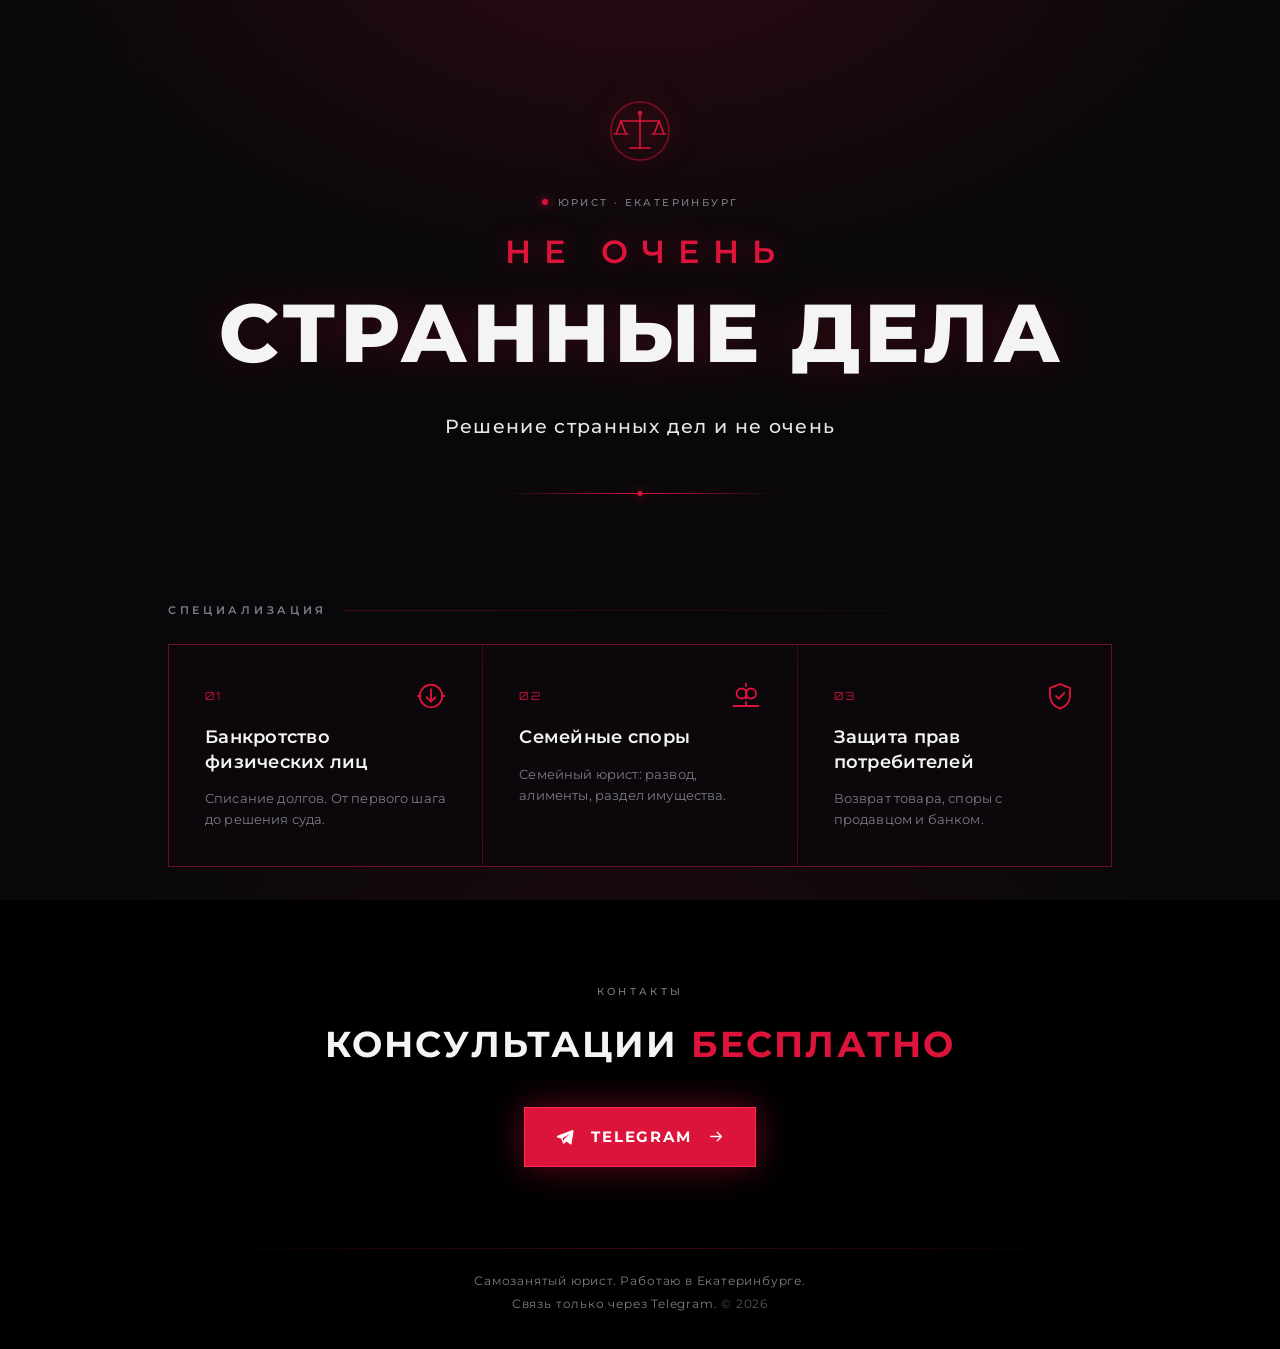
==== index.html @ 4e402818 "Не очень странные дела: чёрно-красный лендинг юриста в Екатеринбурге" ====
<!DOCTYPE html>
<html lang="ru">
<head>
  <meta charset="utf-8">
  <meta name="viewport" content="width=device-width, initial-scale=1, viewport-fit=cover">
  <meta name="theme-color" content="#08080a">
  <meta name="color-scheme" content="dark">
  <meta name="format-detection" content="telephone=no">

  <title>Не очень странные дела | Юрист в Екатеринбурге</title>
  <meta name="description" content="Решение странных дел и не очень. Юрист в Екатеринбурге: банкротство физических лиц, семейные споры, защита прав потребителей. Консультации бесплатно — пишите в Telegram.">
  <link rel="canonical" href="https://strange-cases.vercel.app/">
  <!-- ВАЖНО: замените https://strange-cases.vercel.app на свой домен здесь, в robots.txt, sitemap.xml и в JSON-LD ниже. -->

  <!-- Open Graph / Twitter -->
  <meta property="og:type" content="website">
  <meta property="og:site_name" content="Не очень странные дела">
  <meta property="og:locale" content="ru_RU">
  <meta property="og:title" content="Не очень странные дела | Юрист в Екатеринбурге">
  <meta property="og:description" content="Решение странных дел и не очень. Банкротство физических лиц, семейные споры, защита прав потребителей. Консультации бесплатно.">
  <meta property="og:url" content="https://strange-cases.vercel.app/">
  <meta property="og:image" content="https://strange-cases.vercel.app/assets/og-image.png">
  <meta property="og:image:type" content="image/png">
  <meta property="og:image:width" content="1200">
  <meta property="og:image:height" content="630">
  <meta property="og:image:alt" content="Чёрная карточка с красным знаком весов и надписью «НЕ ОЧЕНЬ СТРАННЫЕ ДЕЛА», ниже — «Решение странных дел и не очень»">
  <meta name="twitter:card" content="summary_large_image">
  <meta name="twitter:title" content="Не очень странные дела | Юрист в Екатеринбурге">
  <meta name="twitter:description" content="Решение странных дел и не очень. Банкротство, семейные споры, защита прав потребителей. Консультации бесплатно.">
  <meta name="twitter:image" content="https://strange-cases.vercel.app/assets/og-image.png">

  <link rel="icon" type="image/svg+xml" href="assets/mark.svg">
  <link rel="apple-touch-icon" href="assets/favicon.png">

  <!-- Шрифты: Montserrat поддерживает кириллицу (основной), Orbitron — только латиницу/цифры (декор). -->
  <link rel="preconnect" href="https://fonts.googleapis.com">
  <link rel="preconnect" href="https://fonts.gstatic.com" crossorigin>
  <link href="https://fonts.googleapis.com/css2?family=Montserrat:wght@400;500;600;700;800&family=Orbitron:wght@500;700&display=swap" rel="stylesheet">
  <link rel="stylesheet" href="styles.css">

  <!-- Schema.org: LegalService + WebSite (без персональных данных) -->
  <script type="application/ld+json">
  {
    "@context": "https://schema.org",
    "@graph": [
      {
        "@type": "LegalService",
        "@id": "https://strange-cases.vercel.app/#service",
        "name": "Не очень странные дела",
        "slogan": "Решение странных дел и не очень",
        "url": "https://strange-cases.vercel.app/",
        "image": "https://strange-cases.vercel.app/assets/og-image.png",
        "logo": "https://strange-cases.vercel.app/assets/mark.svg",
        "description": "Самозанятый юрист в Екатеринбурге. Банкротство физических лиц, семейные споры, защита прав потребителей. Консультации бесплатно, связь через Telegram.",
        "areaServed": { "@type": "City", "name": "Екатеринбург" },
        "address": {
          "@type": "PostalAddress",
          "addressLocality": "Екатеринбург",
          "addressRegion": "Свердловская область",
          "addressCountry": "RU"
        },
        "priceRange": "Первая консультация — бесплатно",
        "contactPoint": {
          "@type": "ContactPoint",
          "contactType": "Консультация",
          "url": "https://t.me/nettakihdel",
          "availableLanguage": "Russian"
        },
        "sameAs": ["https://t.me/nettakihdel"],
        "hasOfferCatalog": {
          "@type": "OfferCatalog",
          "name": "Юридические услуги",
          "itemListElement": [
            { "@type": "Offer", "itemOffered": { "@type": "Service", "name": "Банкротство физических лиц" } },
            { "@type": "Offer", "itemOffered": { "@type": "Service", "name": "Семейные споры" } },
            { "@type": "Offer", "itemOffered": { "@type": "Service", "name": "Защита прав потребителей" } }
          ]
        }
      },
      {
        "@type": "WebSite",
        "@id": "https://strange-cases.vercel.app/#website",
        "url": "https://strange-cases.vercel.app/",
        "name": "Не очень странные дела",
        "inLanguage": "ru",
        "publisher": { "@id": "https://strange-cases.vercel.app/#service" }
      }
    ]
  }
  </script>
</head>
<body>
  <a class="skip-link" href="#main">К содержанию</a>

  <div class="page">
    <main id="main">

      <!-- 1. HERO -->
      <section class="hero" aria-labelledby="hero-title">
        <img class="hero__mark" src="assets/mark.svg" width="72" height="72"
             alt="Красная геометрическая эмблема: весы правосудия в тонком кольце" decoding="async">

        <p class="hero__eyebrow"><span class="pulse" aria-hidden="true"></span> Юрист · Екатеринбург</p>

        <h1 id="hero-title" class="hero__title">
          <span class="hero__line1">НЕ ОЧЕНЬ</span>
          <span class="hero__line2">СТРАННЫЕ ДЕЛА</span>
          <span class="sr-only"> — решение странных дел и не очень. Банкротство, семейные споры и защита прав потребителей в Екатеринбурге.</span>
        </h1>

        <p class="hero__tagline">Решение странных дел и не очень</p>
        <div class="hero__line" aria-hidden="true"></div>
      </section>

      <!-- 2. СПЕЦИАЛИЗАЦИИ -->
      <section class="services" aria-labelledby="services-title">
        <h2 id="services-title" class="section-label">Специализация</h2>

        <ul class="services__grid">
          <li class="service">
            <div class="service__top">
              <span class="service__num" aria-hidden="true">01</span>
              <svg viewBox="0 0 24 24" aria-hidden="true" focusable="false">
                <circle cx="12" cy="12" r="9"/>
                <path d="M12 6.5v10m0 0-3.5-3.5M12 16.5l3.5-3.5"/>
                <path d="M1.5 12h2m17 0h2"/>
              </svg>
            </div>
            <h3>Банкротство физических лиц</h3>
            <p>Списание долгов. От первого шага до решения суда.</p>
          </li>

          <li class="service">
            <div class="service__top">
              <span class="service__num" aria-hidden="true">02</span>
              <svg viewBox="0 0 24 24" aria-hidden="true" focusable="false">
                <circle cx="8.5" cy="10" r="4"/>
                <circle cx="16" cy="10" r="4"/>
                <path d="M12 2v20" stroke-dasharray="2 3"/>
                <path d="M2 20h20"/>
              </svg>
            </div>
            <h3>Семейные споры</h3>
            <p>Семейный юрист: развод, алименты, раздел имущества.</p>
          </li>

          <li class="service">
            <div class="service__top">
              <span class="service__num" aria-hidden="true">03</span>
              <svg viewBox="0 0 24 24" aria-hidden="true" focusable="false">
                <path d="M12 2.5 4 5.5v6c0 5 3.4 8.8 8 10.5 4.6-1.7 8-5.5 8-10.5v-6L12 2.5Z"/>
                <path d="m8.8 12 2.2 2.2 4.4-4.6"/>
              </svg>
            </div>
            <h3>Защита прав потребителей</h3>
            <p>Возврат товара, споры с продавцом и банком.</p>
          </li>
        </ul>
      </section>

      <!-- 3. КОНТАКТЫ: ссылка на Telegram внизу -->
      <section class="contacts" id="contacts" aria-labelledby="contacts-title">
        <p class="contacts__eyebrow">Контакты</p>
        <h2 id="contacts-title" class="contacts__title">Консультации <span>бесплатно</span></h2>

        <a class="btn" href="https://t.me/nettakihdel" target="_blank" rel="noopener noreferrer"
           data-analytics="telegram_click" aria-label="Написать в Telegram: Не очень странные дела">
          <svg viewBox="0 0 24 24" aria-hidden="true" focusable="false" fill="currentColor" stroke="none">
            <path d="M21.7 3.3 2.9 10.5c-1 .4-1 1.8.1 2.1l4.7 1.5 1.8 5.4c.2.7 1.1.9 1.6.4l2.6-2.5 4.6 3.4c.6.5 1.5.1 1.6-.7l2.3-15c.1-.9-.8-1.6-1.5-1.3ZM9.1 13.6l8.9-5.6-7.2 6.6-.3 3.2-1.4-4.2Z"/>
          </svg>
          <span>Telegram</span>
          <svg class="btn__arrow" viewBox="0 0 24 24" aria-hidden="true" focusable="false" fill="none" stroke="currentColor" stroke-width="1.8" stroke-linecap="round" stroke-linejoin="round">
            <path d="M4 12h15m-6-6 6 6-6 6"/>
          </svg>
        </a>
      </section>
    </main>

    <!-- 4. FOOTER -->
    <footer class="footer">
      <div class="footer__line" aria-hidden="true"></div>
      <p>Самозанятый юрист. Работаю в Екатеринбурге.</p>
      <p>Связь только через Telegram. <span>© 2026</span></p>
    </footer>
  </div>

  <!-- ===================== АНАЛИТИКА (раскомментируйте нужный блок и вставьте ID) =====================

  Яндекс.Метрика (счётчик + цель TELEGRAM_CLICK):
  <script>
    window.YM_COUNTER_ID = 00000000;
    (function(m,e,t,r,i,k,a){m[i]=m[i]||function(){(m[i].a=m[i].a||[]).push(arguments)};
    m[i].l=1*new Date();k=e.createElement(t),a=e.getElementsByTagName(t)[0],k.async=1,k.src=r,a.parentNode.insertBefore(k,a)})
    (window,document,"script","https://mc.yandex.ru/metrika/tag.js","ym");
    ym(window.YM_COUNTER_ID,"init",{clickmap:true,trackLinks:true,accurateTrackBounce:true,webvisor:false});
  </script>
  <noscript><div><img src="https://mc.yandex.ru/watch/00000000" style="position:absolute;left:-9999px" alt=""></div></noscript>

  Google Analytics 4:
  <script async src="https://www.googletagmanager.com/gtag/js?id=G-XXXXXXXXXX"></script>
  <script>
    window.dataLayer = window.dataLayer || [];
    function gtag(){dataLayer.push(arguments);}
    gtag('js', new Date());
    gtag('config', 'G-XXXXXXXXXX');
  </script>
  ============================================================================================== -->

  <!-- Отправка события по клику на ссылку Telegram: работает с Метрикой, GA4 и dataLayer. -->
  <script>
    (function () {
      var link = document.querySelector('[data-analytics="telegram_click"]');
      if (!link) return;
      link.addEventListener('click', function () {
        if (window.dataLayer) window.dataLayer.push({ event: 'telegram_click' });
        if (typeof window.gtag === 'function') window.gtag('event', 'telegram_click', { method: 'Telegram' });
        if (typeof window.YM_COUNTER_ID === 'number' && typeof window.ym === 'function') {
          window.ym(window.YM_COUNTER_ID, 'reachGoal', 'TELEGRAM_CLICK');
        }
      });
    })();
  </script>
</body>
</html>
---- styles.css ----
/* ============================================================
   «Не очень странные дела» — минималистичный чёрно-красный лендинг
   Чистый CSS, без фреймворков и зависимостей.
   ============================================================ */

*, *::before, *::after { box-sizing: border-box; }

:root {
  --black:      #08080a;
  --black-deep: #000000;
  --red:        #dc143c;
  --red-light:  #ff2a55;
  --red-line:   rgba(220, 20, 60, .28);
  --red-glow:   rgba(220, 20, 60, .45);
  --white:      #f4f4f6;
  --grey:       #7d7d86;
  --grey-dark:  #55555d;
  --max-width:  1040px;
  --font:       'Montserrat', 'Segoe UI', 'Helvetica Neue', Arial, sans-serif;
  --display:    'Orbitron', var(--font); /* только латиница и цифры */
}

html { scroll-behavior: smooth; }

body {
  margin: 0;
  min-height: 100vh;
  min-height: 100dvh;
  background: var(--black-deep);
  color: var(--white);
  font-family: var(--font);
  font-weight: 400;
  line-height: 1.5;
  letter-spacing: .01em;
  overflow-x: hidden;
  -webkit-font-smoothing: antialiased;
  text-rendering: optimizeLegibility;
}

/* Атмосфера: красное свечение сверху/снизу + еле заметная сетка. Всё на CSS, без картинок. */
body::before,
body::after { content: ""; position: fixed; inset: 0; pointer-events: none; z-index: 0; }

body::before {
  background:
    radial-gradient(900px 520px at 50% -8%, rgba(220, 20, 60, .17), transparent 70%),
    radial-gradient(760px 480px at 50% 108%, rgba(220, 20, 60, .09), transparent 70%),
    var(--black);
}

body::after {
  opacity: .4;
  background-image:
    linear-gradient(rgba(255, 255, 255, .018) 1px, transparent 1px),
    linear-gradient(90deg, rgba(255, 255, 255, .018) 1px, transparent 1px);
  background-size: 64px 64px;
  -webkit-mask-image: linear-gradient(to bottom, #000, transparent 85%);
          mask-image: linear-gradient(to bottom, #000, transparent 85%);
}

.page {
  position: relative;
  z-index: 1;
  max-width: var(--max-width);
  margin: 0 auto;
  padding: 0 clamp(20px, 5vw, 48px);
  display: flex;
  flex-direction: column;
  min-height: 100vh;
  min-height: 100dvh;
}

.sr-only {
  position: absolute;
  width: 1px; height: 1px;
  padding: 0; margin: -1px;
  overflow: hidden;
  clip: rect(0, 0, 0, 0);
  white-space: nowrap;
  border: 0;
}

.skip-link {
  position: absolute;
  left: -9999px;
  top: 12px;
  z-index: 10;
  padding: 10px 16px;
  background: var(--red);
  color: #fff;
  font-size: .8rem;
  text-decoration: none;
}
.skip-link:focus { left: 12px; }

/* ---------------------------- HERO ---------------------------- */
.hero {
  padding: clamp(58px, 11vh, 118px) 0 clamp(36px, 7vh, 70px);
  display: flex;
  flex-direction: column;
  align-items: center;
  text-align: center;
}

.hero__mark {
  width: 64px;
  height: 64px;
  margin-bottom: 32px;
  filter: drop-shadow(0 0 14px rgba(220, 20, 60, .55));
}

.hero__eyebrow {
  margin: 0 0 26px;
  display: flex;
  flex-wrap: wrap;
  align-items: center;
  justify-content: center;
  gap: 10px;
  font-family: var(--display);
  font-size: .62rem;
  font-weight: 500;
  letter-spacing: .24em;
  text-transform: uppercase;
  color: var(--grey);
}

.pulse {
  width: 6px; height: 6px;
  flex: none;
  border-radius: 50%;
  background: var(--red);
  box-shadow: 0 0 10px var(--red);
  animation: pulse 2.8s ease-in-out infinite;
}

.hero__title {
  margin: 0;
  display: flex;
  flex-direction: column;
  align-items: center;
  font-weight: 800;
  line-height: 1;
}

/* Название в две строки: красный «НЕ ОЧЕНЬ» над крупным «СТРАННЫЕ ДЕЛА» */
.hero__line1 {
  color: var(--red);
  font-size: clamp(.9rem, 3.4vw, 2rem);
  font-weight: 600;
  letter-spacing: .42em;
  text-indent: .42em;
  text-transform: uppercase;
  text-shadow: 0 0 26px rgba(220, 20, 60, .45);
}

.hero__line2 {
  margin-top: clamp(12px, 2.2vw, 22px);
  font-size: clamp(1.45rem, 7vw, 5.1rem);
  font-weight: 800;
  line-height: 1.06;
  letter-spacing: .05em;
  text-indent: .05em; /* компенсирует трекинг для визуального центра */
  text-transform: uppercase;
  text-shadow: 0 0 55px rgba(220, 20, 60, .3);
}

.hero__tagline {
  margin: clamp(26px, 4vh, 38px) 0 0;
  max-width: 34ch;
  font-size: clamp(.95rem, 2.3vw, 1.2rem);
  font-weight: 500;
  letter-spacing: .07em;
  color: #e7e7ea;
}

.hero__line {
  position: relative;
  width: min(280px, 55%);
  height: 1px;
  margin-top: clamp(36px, 6vh, 52px);
  background: linear-gradient(90deg, transparent, var(--red), transparent);
  box-shadow: 0 0 18px var(--red-glow);
}
.hero__line::after {
  content: "";
  position: absolute;
  top: -2px; left: 50%;
  width: 5px; height: 5px;
  border-radius: 50%;
  background: var(--red);
  box-shadow: 0 0 12px var(--red);
  transform: translateX(-50%);
}

/* ------------------------- SERVICES -------------------------- */
.services { padding: clamp(28px, 5vh, 56px) 0; }

.section-label {
  margin: 0 0 26px;
  display: flex;
  align-items: center;
  gap: 16px;
  font-size: .68rem;
  font-weight: 600;
  letter-spacing: .34em;
  text-transform: uppercase;
  color: var(--grey);
}
.section-label::after {
  content: "";
  flex: 1;
  height: 1px;
  background: linear-gradient(90deg, var(--red-line), transparent);
}

.services__grid {
  list-style: none;
  margin: 0;
  padding: 0;
  display: grid;
  grid-template-columns: repeat(3, 1fr);
  gap: 1px;
  background: var(--red-line);
  border: 1px solid var(--red-line);
}

.service {
  background: rgba(8, 8, 10, .94);
  padding: clamp(24px, 3vw, 36px);
  display: flex;
  flex-direction: column;
  gap: 14px;
  transition: background .25s ease;
}
.service:hover { background: rgba(220, 20, 60, .055); }

.service__top {
  display: flex;
  align-items: center;
  justify-content: space-between;
  color: var(--red);
}
.service__num {
  font-family: var(--display);
  font-size: .7rem;
  letter-spacing: .2em;
  opacity: .85;
}
.service__top svg {
  width: 30px; height: 30px;
  fill: none;
  stroke: currentColor;
  stroke-width: 1.5;
  stroke-linecap: round;
  stroke-linejoin: round;
}

.service h3 {
  margin: 0;
  font-size: clamp(1rem, 1.6vw, 1.12rem);
  font-weight: 600;
  line-height: 1.35;
  letter-spacing: .015em;
}
.service p {
  margin: 0;
  font-size: .82rem;
  line-height: 1.6;
  color: var(--grey);
}

/* -------------------------- CONTACTS ------------------------- */
.contacts {
  padding: clamp(42px, 8vh, 86px) 0 clamp(54px, 9vh, 96px);
  display: flex;
  flex-direction: column;
  align-items: center;
  text-align: center;
}

.contacts__eyebrow {
  margin: 0 0 18px;
  font-family: var(--display);
  font-size: .62rem;
  font-weight: 500;
  letter-spacing: .34em;
  text-transform: uppercase;
  color: var(--grey);
}

.contacts__title {
  margin: 0 0 36px;
  font-size: clamp(1.3rem, 4.4vw, 2.25rem);
  font-weight: 700;
  letter-spacing: .06em;
  text-transform: uppercase;
}
.contacts__title span { color: var(--red); }

.btn {
  position: relative;
  display: inline-flex;
  align-items: center;
  justify-content: center;
  gap: 16px;
  padding: 18px 30px;
  background: var(--red);
  color: #fff;
  border: 1px solid var(--red-light);
  font-family: var(--font);
  font-size: .92rem;
  font-weight: 700;
  letter-spacing: .12em;
  text-transform: uppercase;
  text-decoration: none;
  box-shadow: 0 0 34px var(--red-glow);
  transition: transform .2s ease, box-shadow .25s ease, background .2s ease;
}
.btn svg { width: 20px; height: 20px; flex: none; }
.btn__arrow { width: 17px !important; height: 17px !important; }
.btn:hover {
  background: #e81848;
  transform: translateY(-2px);
  box-shadow: 0 10px 44px rgba(220, 20, 60, .65);
}
.btn:active { transform: translateY(0); }
.btn:focus-visible { outline: 2px solid #fff; outline-offset: 5px; }

/* Тонкое расходящееся красное кольцо — «пульс» вокруг кнопки */
.btn::after {
  content: "";
  position: absolute;
  inset: -2px;
  border: 1px solid var(--red);
  pointer-events: none;
  opacity: 0;
  animation: ring 3.2s ease-out infinite;
}

/* --------------------------- FOOTER -------------------------- */
.footer {
  margin-top: auto;
  padding: 0 0 30px;
  text-align: center;
}
.footer__line {
  height: 1px;
  margin-bottom: 24px;
  background: linear-gradient(90deg, transparent, var(--red-line), transparent);
}
.footer p {
  margin: 0 0 6px;
  font-size: .72rem;
  letter-spacing: .07em;
  color: var(--grey);
}
.footer span { color: var(--grey-dark); }

/* -------------------------- MOTION --------------------------- */
@keyframes pulse {
  0%, 100% { opacity: 1;   box-shadow: 0 0 10px var(--red); }
  50%      { opacity: .35; box-shadow: 0 0 3px  var(--red); }
}
@keyframes ring {
  0%   { opacity: .55; transform: scale(1); }
  100% { opacity: 0;   transform: scale(1.07); }
}

/* -------------------------- ADAPTIVE ------------------------- */
@media (max-width: 760px) {
  .services__grid { grid-template-columns: 1fr; }
  .hero { padding-top: 52px; }
  .hero__line1 { letter-spacing: .3em; text-indent: .3em; }
  .hero__line2 { letter-spacing: .03em; text-indent: .03em; }
  .hero__eyebrow { font-size: .56rem; letter-spacing: .16em; }
  .contacts__title { letter-spacing: .02em; }
  .btn { width: 100%; max-width: 340px; }
  .service { gap: 10px; }
}

@media (max-width: 380px) {
  .hero__line1 { font-size: .85rem; }
  .hero__line2 { font-size: 1.4rem; }
  .hero__eyebrow { font-size: .5rem; }
  .btn { padding: 16px 18px; gap: 12px; font-size: .84rem; }
}

@media (prefers-reduced-motion: reduce) {
  *, *::before, *::after {
    animation: none !important;
    transition: none !important;
    scroll-behavior: auto !important;
  }
}
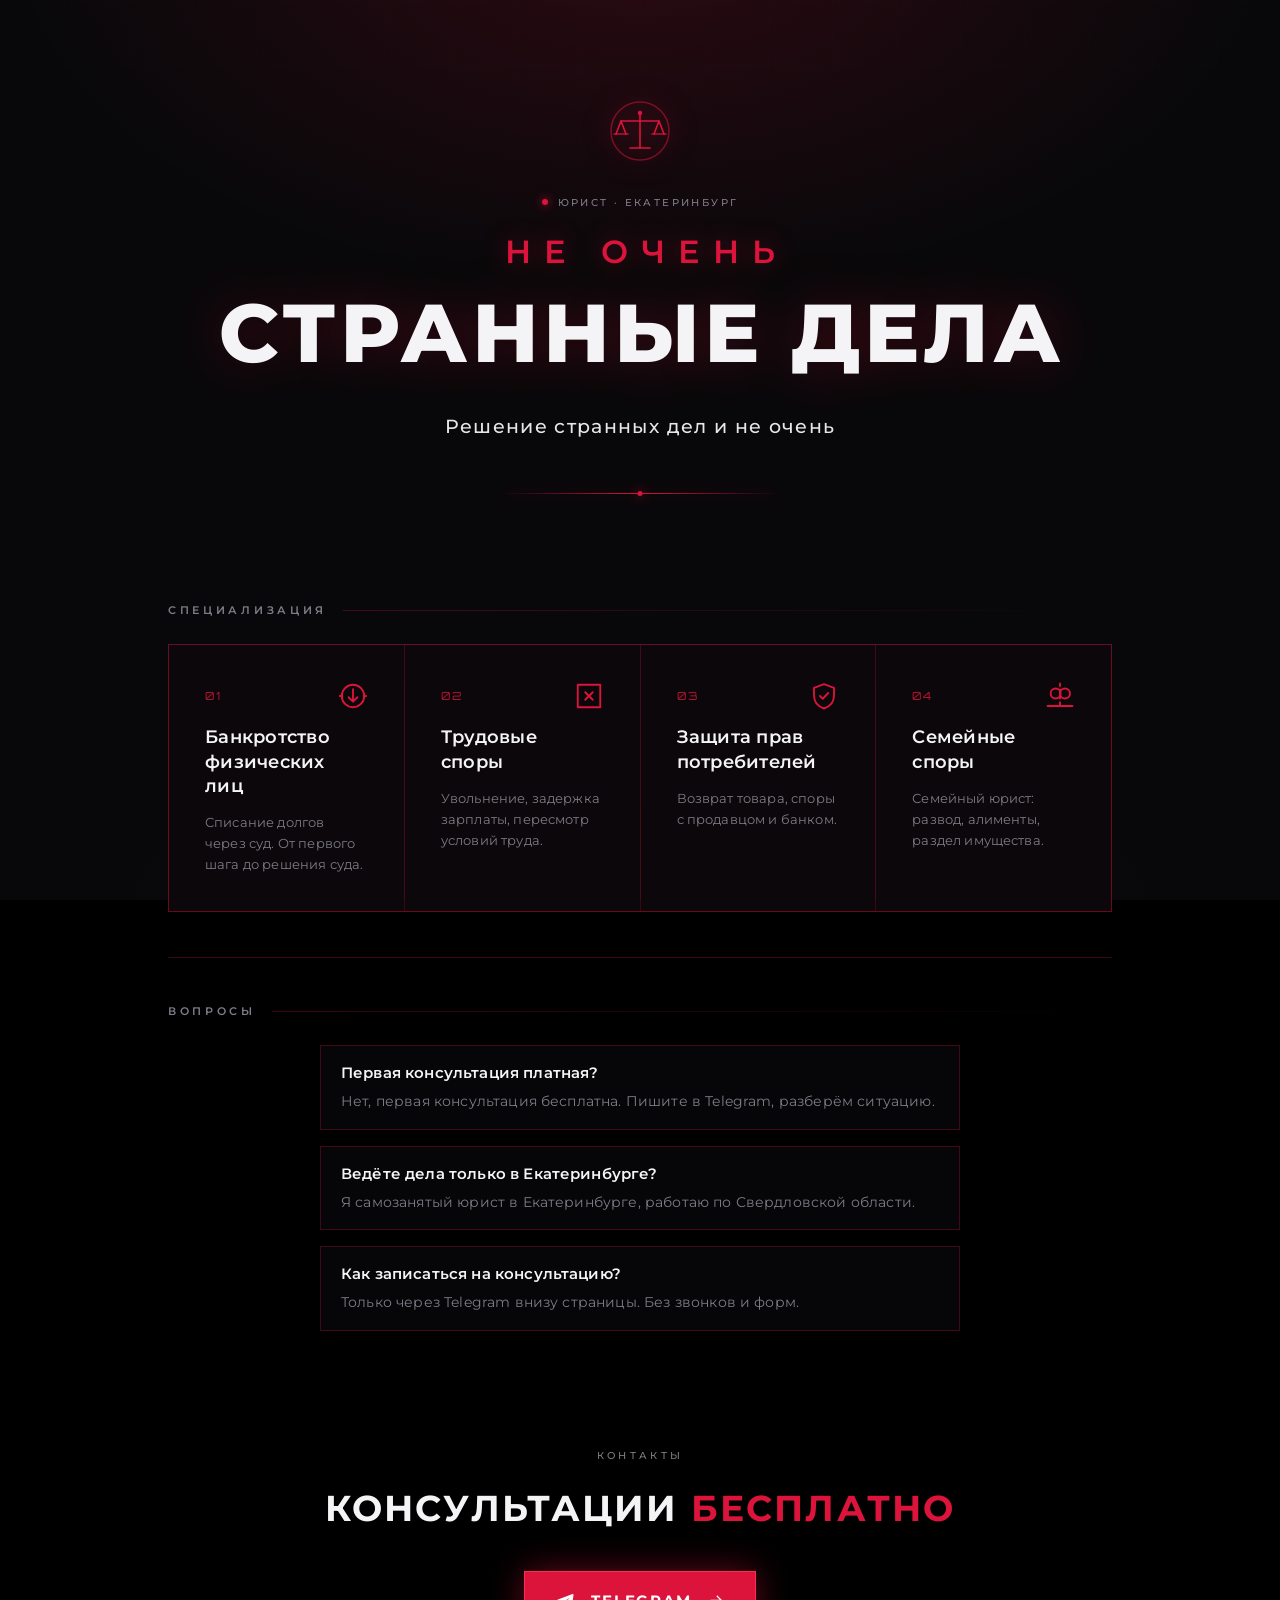
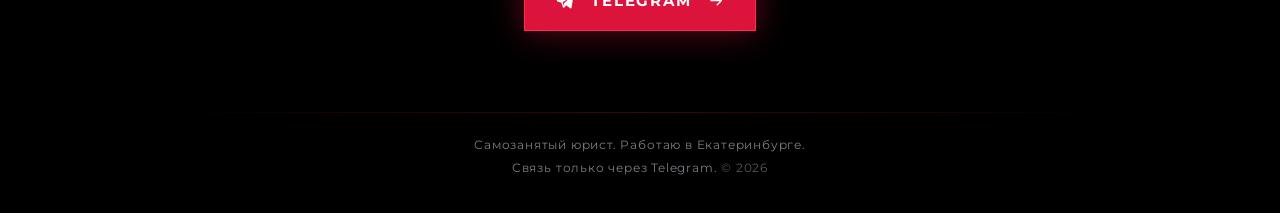
==== commit f00b1cae: "SEO: трудовые споры, защита прав потребителей, FAQ-блок, обновлён JSON-LD" ====
--- a/index.html
+++ b/index.html
@@ -8,7 +8,7 @@
   <meta name="format-detection" content="telephone=no">
 
   <title>Не очень странные дела | Юрист в Екатеринбурге</title>
-  <meta name="description" content="Решение странных дел и не очень. Юрист в Екатеринбурге: банкротство физических лиц, семейные споры, защита прав потребителей. Консультации бесплатно — пишите в Telegram.">
+  <meta name="description" content="Решение странных дел и не очень. Юрист в Екатеринбурге: банкротство физических лиц, трудовые споры, защита прав потребителей. Консультации бесплатно — пишите в Telegram.">
   <link rel="canonical" href="https://strange-cases.vercel.app/">
   <!-- ВАЖНО: замените https://strange-cases.vercel.app на свой домен здесь, в robots.txt, sitemap.xml и в JSON-LD ниже. -->
 
@@ -17,16 +17,16 @@
   <meta property="og:site_name" content="Не очень странные дела">
   <meta property="og:locale" content="ru_RU">
   <meta property="og:title" content="Не очень странные дела | Юрист в Екатеринбурге">
-  <meta property="og:description" content="Решение странных дел и не очень. Банкротство физических лиц, семейные споры, защита прав потребителей. Консультации бесплатно.">
+  <meta property="og:description" content="Решение странных дел и не очень. Банкротство физических лиц, трудовые споры, защита прав потребителей. Консультации бесплатно.">
   <meta property="og:url" content="https://strange-cases.vercel.app/">
   <meta property="og:image" content="https://strange-cases.vercel.app/assets/og-image.png">
   <meta property="og:image:type" content="image/png">
   <meta property="og:image:width" content="1200">
   <meta property="og:image:height" content="630">
-  <meta property="og:image:alt" content="Чёрная карточка с красным знаком весов и надписью «НЕ ОЧЕНЬ СТРАННЫЕ ДЕЛА», ниже — «Решение странных дел и не очень»">
+  <meta property="og:image:alt" content="Чёрная карточка с красным знаком весов и надписью «НЕ ОЧЕНЬ СТРАННЫЕ ДЕЛА», ниже — «Решение странных дел и не очень», список услуг: банкротство, трудовые споры, права потребителей, семейные споры">
   <meta name="twitter:card" content="summary_large_image">
   <meta name="twitter:title" content="Не очень странные дела | Юрист в Екатеринбурге">
-  <meta name="twitter:description" content="Решение странных дел и не очень. Банкротство, семейные споры, защита прав потребителей. Консультации бесплатно.">
+  <meta name="twitter:description" content="Решение странных дел и не очень. Банкротство, трудовые споры, защита прав потребителей. Консультации бесплатно.">
   <meta name="twitter:image" content="https://strange-cases.vercel.app/assets/og-image.png">
 
   <link rel="icon" type="image/svg+xml" href="assets/mark.svg">
@@ -51,7 +51,7 @@
         "url": "https://strange-cases.vercel.app/",
         "image": "https://strange-cases.vercel.app/assets/og-image.png",
         "logo": "https://strange-cases.vercel.app/assets/mark.svg",
-        "description": "Самозанятый юрист в Екатеринбурге. Банкротство физических лиц, семейные споры, защита прав потребителей. Консультации бесплатно, связь через Telegram.",
+        "description": "Самозанятый юрист в Екатеринбурге. Банкротство физических лиц, трудовые споры, защита прав потребителей. Консультации бесплатно, связь через Telegram.",
         "areaServed": { "@type": "City", "name": "Екатеринбург" },
         "address": {
           "@type": "PostalAddress",
@@ -72,8 +72,9 @@
           "name": "Юридические услуги",
           "itemListElement": [
             { "@type": "Offer", "itemOffered": { "@type": "Service", "name": "Банкротство физических лиц" } },
-            { "@type": "Offer", "itemOffered": { "@type": "Service", "name": "Семейные споры" } },
-            { "@type": "Offer", "itemOffered": { "@type": "Service", "name": "Защита прав потребителей" } }
+            { "@type": "Offer", "itemOffered": { "@type": "Service", "name": "Трудовые споры" } },
+            { "@type": "Offer", "itemOffered": { "@type": "Service", "name": "Защита прав потребителей" } },
+            { "@type": "Offer", "itemOffered": { "@type": "Service", "name": "Семейные споры" } }
           ]
         }
       },
@@ -105,7 +106,7 @@
         <h1 id="hero-title" class="hero__title">
           <span class="hero__line1">НЕ ОЧЕНЬ</span>
           <span class="hero__line2">СТРАННЫЕ ДЕЛА</span>
-          <span class="sr-only"> — решение странных дел и не очень. Банкротство, семейные споры и защита прав потребителей в Екатеринбурге.</span>
+          <span class="sr-only"> — решение странных дел и не очень. Банкротство физических лиц, трудовые споры и защита прав потребителей в Екатеринбурге.</span>
         </h1>
 
         <p class="hero__tagline">Решение странных дел и не очень</p>
@@ -127,12 +128,36 @@
               </svg>
             </div>
             <h3>Банкротство физических лиц</h3>
-            <p>Списание долгов. От первого шага до решения суда.</p>
+            <p>Списание долгов через суд. От первого шага до решения суда.</p>
           </li>
 
           <li class="service">
             <div class="service__top">
               <span class="service__num" aria-hidden="true">02</span>
+              <svg viewBox="0 0 24 24" aria-hidden="true" focusable="false">
+                <path d="M3 3h18v18H3z"/>
+                <path d="M9 9l6 6M15 9l-6 6"/>
+              </svg>
+            </div>
+            <h3>Трудовые споры</h3>
+            <p>Увольнение, задержка зарплаты, пересмотр условий труда.</p>
+          </li>
+
+          <li class="service">
+            <div class="service__top">
+              <span class="service__num" aria-hidden="true">03</span>
+              <svg viewBox="0 0 24 24" aria-hidden="true" focusable="false">
+                <path d="M12 2.5 4 5.5v6c0 5 3.4 8.8 8 10.5 4.6-1.7 8-5.5 8-10.5v-6L12 2.5Z"/>
+                <path d="m8.8 12 2.2 2.2 4.4-4.6"/>
+              </svg>
+            </div>
+            <h3>Защита прав потребителей</h3>
+            <p>Возврат товара, споры с продавцом и банком.</p>
+          </li>
+
+          <li class="service">
+            <div class="service__top">
+              <span class="service__num" aria-hidden="true">04</span>
               <svg viewBox="0 0 24 24" aria-hidden="true" focusable="false">
                 <circle cx="8.5" cy="10" r="4"/>
                 <circle cx="16" cy="10" r="4"/>
@@ -143,22 +168,29 @@
             <h3>Семейные споры</h3>
             <p>Семейный юрист: развод, алименты, раздел имущества.</p>
           </li>
-
-          <li class="service">
-            <div class="service__top">
-              <span class="service__num" aria-hidden="true">03</span>
-              <svg viewBox="0 0 24 24" aria-hidden="true" focusable="false">
-                <path d="M12 2.5 4 5.5v6c0 5 3.4 8.8 8 10.5 4.6-1.7 8-5.5 8-10.5v-6L12 2.5Z"/>
-                <path d="m8.8 12 2.2 2.2 4.4-4.6"/>
-              </svg>
-            </div>
-            <h3>Защита прав потребителей</h3>
-            <p>Возврат товара, споры с продавцом и банком.</p>
-          </li>
         </ul>
       </section>
 
-      <!-- 3. КОНТАКТЫ: ссылка на Telegram внизу -->
+      <!-- 3. ВОПРОСЫ (длинный хвост поисковых запросов) -->
+      <section class="faq" aria-labelledby="faq-title">
+        <h2 id="faq-title" class="section-label">Вопросы</h2>
+        <ul class="faq__list">
+          <li>
+            <h3>Первая консультация платная?</h3>
+            <p>Нет, первая консультация бесплатна. Пишите в Telegram, разберём ситуацию.</p>
+          </li>
+          <li>
+            <h3>Ведёте дела только в Екатеринбурге?</h3>
+            <p>Я самозанятый юрист в Екатеринбурге, работаю по Свердловской области.</p>
+          </li>
+          <li>
+            <h3>Как записаться на консультацию?</h3>
+            <p>Только через Telegram внизу страницы. Без звонков и форм.</p>
+          </li>
+        </ul>
+      </section>
+
+      <!-- 4. КОНТАКТЫ: ссылка на Telegram внизу -->
       <section class="contacts" id="contacts" aria-labelledby="contacts-title">
         <p class="contacts__eyebrow">Контакты</p>
         <h2 id="contacts-title" class="contacts__title">Консультации <span>бесплатно</span></h2>
@@ -166,7 +198,7 @@
         <a class="btn" href="https://t.me/nettakihdel" target="_blank" rel="noopener noreferrer"
            data-analytics="telegram_click" aria-label="Написать в Telegram: Не очень странные дела">
           <svg viewBox="0 0 24 24" aria-hidden="true" focusable="false" fill="currentColor" stroke="none">
-            <path d="M21.7 3.3 2.9 10.5c-1 .4-1 1.8.1 2.1l4.7 1.5 1.8 5.4c.2.7 1.1.9 1.6.4l2.6-2.5 4.6 3.4c.6.5 1.5.1 1.6-.7l2.3-15c.1-.9-.8-1.6-1.5-1.3ZM9.1 13.6l8.9-5.6-7.2 6.6-.3 3.2-1.4-4.2Z"/>
+            <path d="M21.7 3.3 2.9 10.5c-1 .4-1 1.8.1 2.1l4.7 1.5 1.8 5.4c.2 .7 1.1 .9 1.6 .4l2.6-2.5 4.6 3.4c.6 .5 1.5 .1 1.6 -.7l2.3-15c.1 -.9 -.8 -1.6 -1.5 -1.3ZM9.1 13.6l8.9-5.6-7.2 6.6-.3 3.2-1.4-4.2Z"/>
           </svg>
           <span>Telegram</span>
           <svg class="btn__arrow" viewBox="0 0 24 24" aria-hidden="true" focusable="false" fill="none" stroke="currentColor" stroke-width="1.8" stroke-linecap="round" stroke-linejoin="round">
@@ -176,7 +208,7 @@
       </section>
     </main>
 
-    <!-- 4. FOOTER -->
+    <!-- 5. FOOTER -->
     <footer class="footer">
       <div class="footer__line" aria-hidden="true"></div>
       <p>Самозанятый юрист. Работаю в Екатеринбурге.</p>
@@ -189,22 +221,7 @@
   Яндекс.Метрика (счётчик + цель TELEGRAM_CLICK):
   <script>
     window.YM_COUNTER_ID = 00000000;
-    (function(m,e,t,r,i,k,a){m[i]=m[i]||function(){(m[i].a=m[i].a||[]).push(arguments)};
-    m[i].l=1*new Date();k=e.createElement(t),a=e.getElementsByTagName(t)[0],k.async=1,k.src=r,a.parentNode.insertBefore(k,a)})
-    (window,document,"script","https://mc.yandex.ru/metrika/tag.js","ym");
-    ym(window.YM_COUNTER_ID,"init",{clickmap:true,trackLinks:true,accurateTrackBounce:true,webvisor:false});
-  </script>
-  <noscript><div><img src="https://mc.yandex.ru/watch/00000000" style="position:absolute;left:-9999px" alt=""></div></noscript>
-
-  Google Analytics 4:
-  <script async src="https://www.googletagmanager.com/gtag/js?id=G-XXXXXXXXXX"></script>
-  <script>
-    window.dataLayer = window.dataLayer || [];
-    function gtag(){dataLayer.push(arguments);}
-    gtag('js', new Date());
-    gtag('config', 'G-XXXXXXXXXX');
-  </script>
-  ============================================================================================== -->
+    (function(m,e,t,r,i,k,a){m[i]=m[i]||function(){(m[i].a=m[i].a||[]).push(arguments)};\n    m[i].l=1*new Date();k=e.createElement(t),a=e.getElementsByTagName(t)[0],k.async=1,k.src=r,a.parentNode.insertBefore(k,a)})\n    (window,document,"script","https://mc.yandex.ru/metrika/tag.js","ym");\n    ym(window.YM_COUNTER_ID,"init",{clickmap:true,trackLinks:true,accurateTrackBounce:true,webvisor:false});\n  </script>\n  <noscript><div><img src="https://mc.yandex.ru/watch/00000000" style="position:absolute;left:-9999px" alt=""></div></noscript>\n\n  Google Analytics 4:\n  <script async src="https://www.googletagmanager.com/gtag/js?id=G-XXXXXXXXXX"></script>\n  <script>\n    window.dataLayer = window.dataLayer || [];\n    function gtag(){dataLayer.push(arguments);}\n    gtag('js', new Date());\n    gtag('config', 'G-XXXXXXXXXX');\n  </script>\n  ============================================================================================== -->
 
   <!-- Отправка события по клику на ссылку Telegram: работает с Метрикой, GA4 и dataLayer. -->
   <script>
--- a/styles.css
+++ b/styles.css
@@ -218,7 +218,7 @@
   margin: 0;
   padding: 0;
   display: grid;
-  grid-template-columns: repeat(3, 1fr);
+  grid-template-columns: repeat(4, 1fr);
   gap: 1px;
   background: var(--red-line);
   border: 1px solid var(--red-line);
@@ -265,6 +265,43 @@
 .service p {
   margin: 0;
   font-size: .82rem;
+  line-height: 1.6;
+  color: var(--grey);
+}
+
+/* -------------------------- FAQ ------------------------------ */
+.faq {
+  padding: clamp(28px, 5vh, 56px) 0;
+  border-top: 1px solid var(--red-line);
+}
+
+.faq__list {
+  list-style: none;
+  margin: 0;
+  padding: 0;
+  display: grid;
+  gap: 16px;
+  max-width: 640px;
+  margin-left: auto;
+  margin-right: auto;
+}
+
+.faq__list li {
+  border: 1px solid var(--red-line);
+  padding: 16px 20px;
+  background: rgba(8, 8, 10, .85);
+}
+
+.faq__list h3 {
+  margin: 0 0 6px;
+  font-size: .95rem;
+  font-weight: 600;
+  color: var(--white);
+}
+
+.faq__list p {
+  margin: 0;
+  font-size: .85rem;
   line-height: 1.6;
   color: var(--grey);
 }
@@ -368,7 +405,7 @@
 
 /* -------------------------- ADAPTIVE ------------------------- */
 @media (max-width: 760px) {
-  .services__grid { grid-template-columns: 1fr; }
+  .services__grid { grid-template-columns: repeat(2, 1fr); }
   .hero { padding-top: 52px; }
   .hero__line1 { letter-spacing: .3em; text-indent: .3em; }
   .hero__line2 { letter-spacing: .03em; text-indent: .03em; }
@@ -378,7 +415,8 @@
   .service { gap: 10px; }
 }
 
-@media (max-width: 380px) {
+@media (max-width: 480px) {
+  .services__grid { grid-template-columns: 1fr; }
   .hero__line1 { font-size: .85rem; }
   .hero__line2 { font-size: 1.4rem; }
   .hero__eyebrow { font-size: .5rem; }
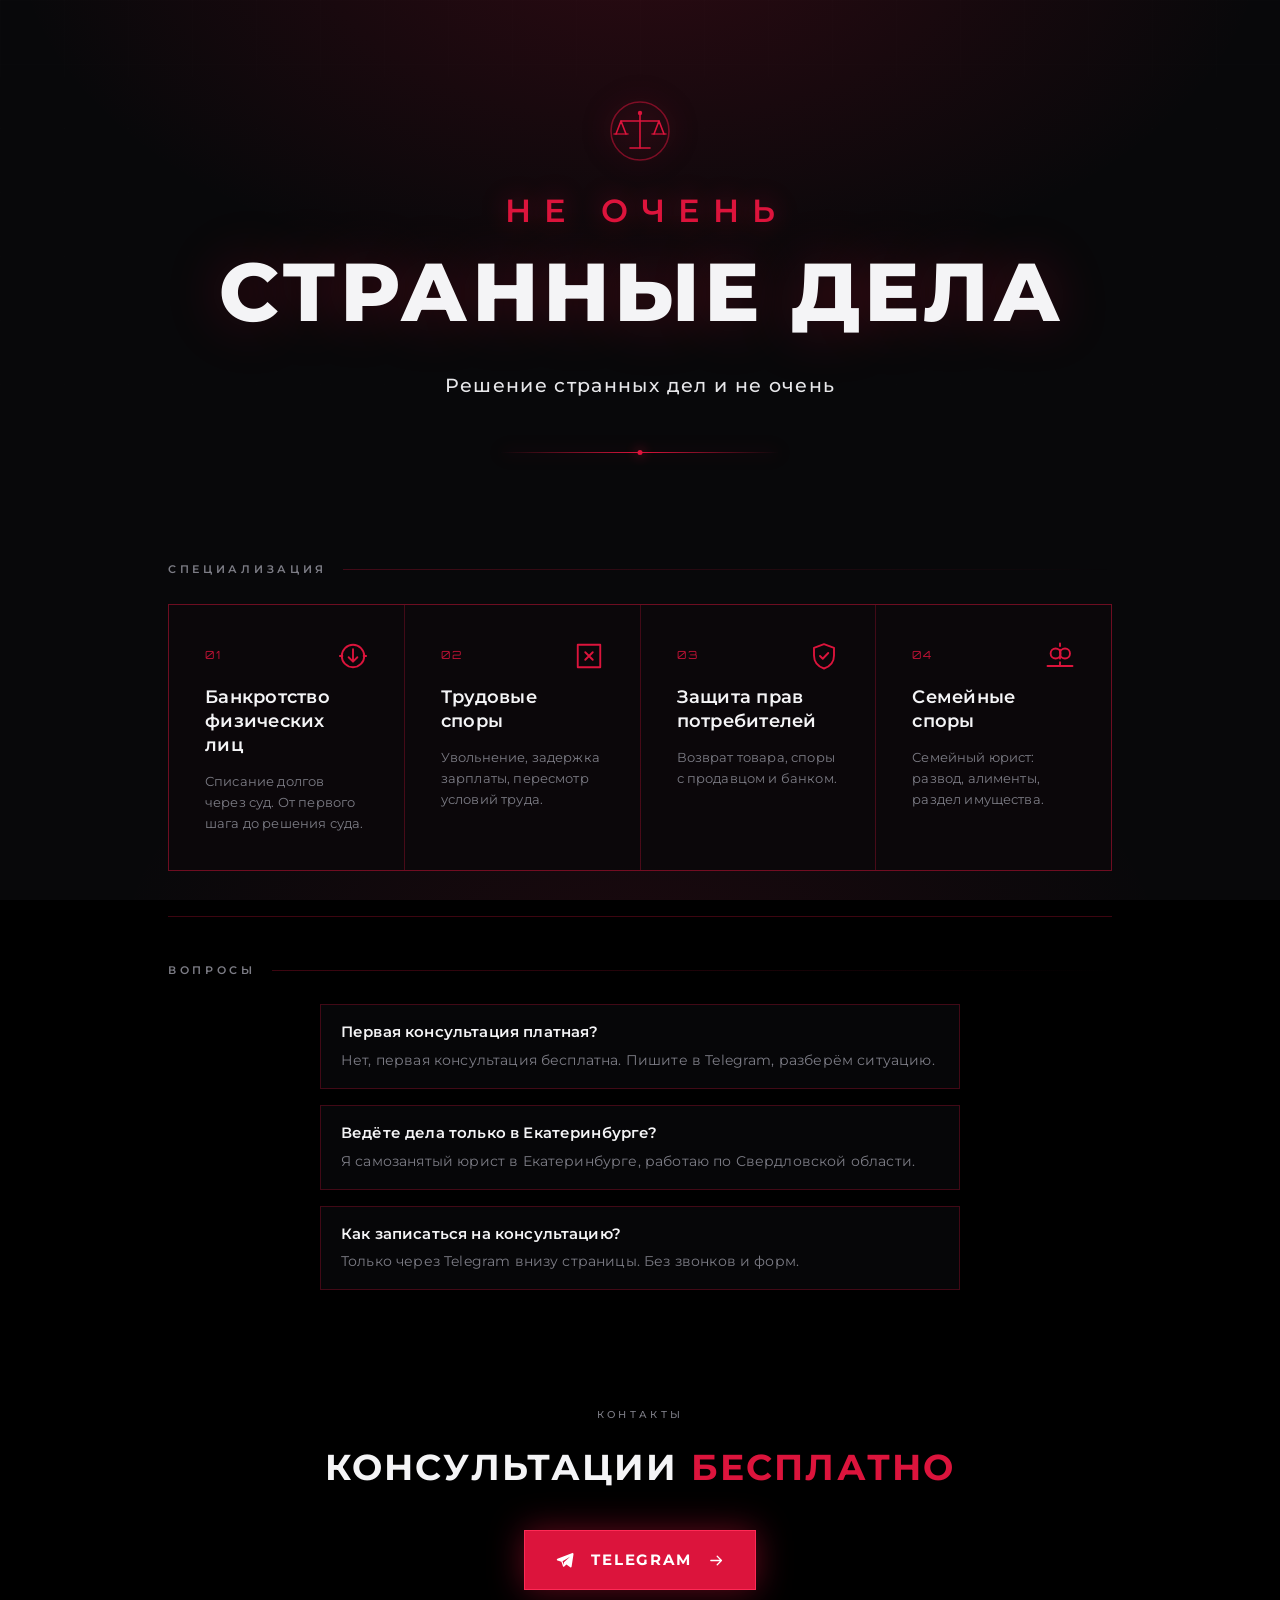
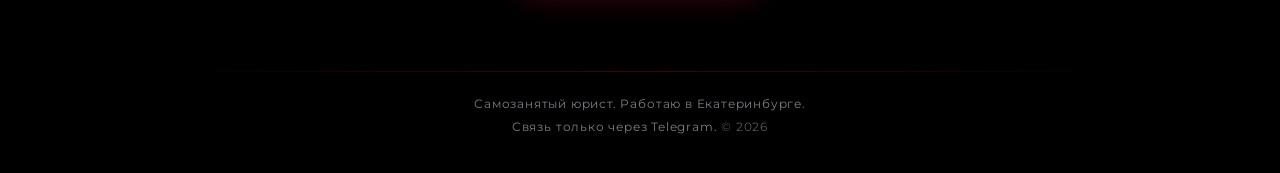
==== commit 61abf4ca: "Убрана надпись «Юрист · Екатеринбург» из хедера hero" ====
--- a/index.html
+++ b/index.html
@@ -101,8 +101,6 @@
         <img class="hero__mark" src="assets/mark.svg" width="72" height="72"
              alt="Красная геометрическая эмблема: весы правосудия в тонком кольце" decoding="async">
 
-        <p class="hero__eyebrow"><span class="pulse" aria-hidden="true"></span> Юрист · Екатеринбург</p>
-
         <h1 id="hero-title" class="hero__title">
           <span class="hero__line1">НЕ ОЧЕНЬ</span>
           <span class="hero__line2">СТРАННЫЕ ДЕЛА</span>
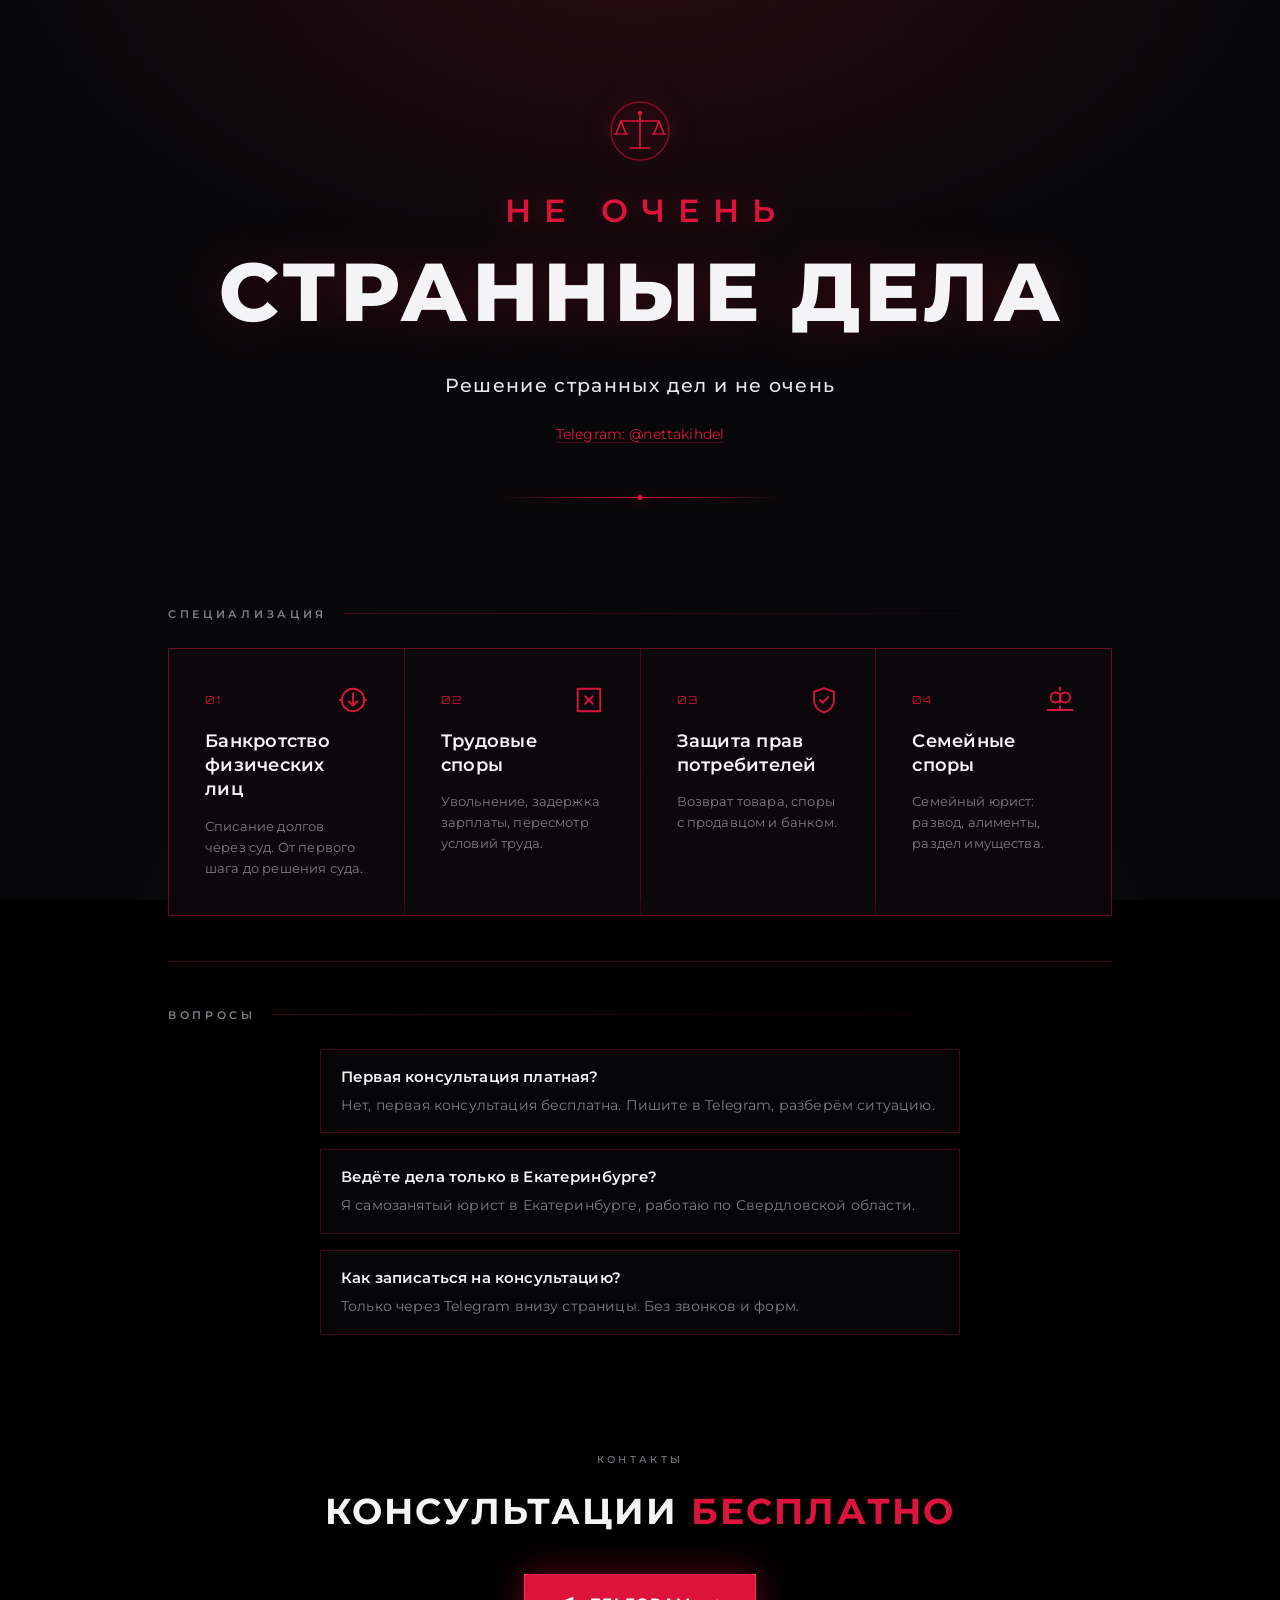
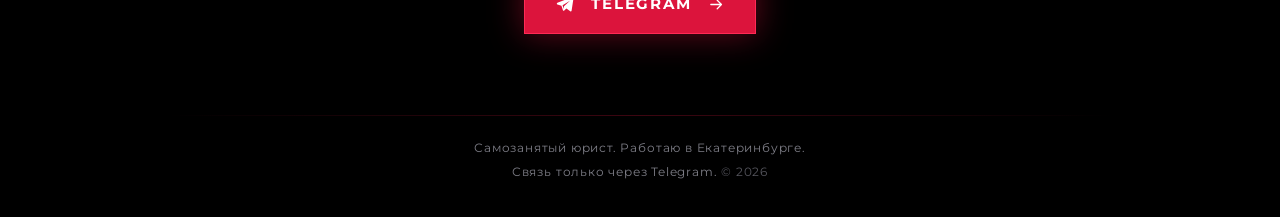
==== commit a3b8c4b0: "Добавлена ссылка на Telegram в блок герой" ====
--- a/index.html
+++ b/index.html
@@ -108,6 +108,7 @@
         </h1>
 
         <p class="hero__tagline">Решение странных дел и не очень</p>
+        <p class="hero__telegram"><a href="https://t.me/nettakihdel" target="_blank" rel="noopener noreferrer">Telegram: @nettakihdel</a></p>
         <div class="hero__line" aria-hidden="true"></div>
       </section>
 
--- a/styles.css
+++ b/styles.css
@@ -173,6 +173,24 @@
   color: #e7e7ea;
 }
 
+.hero__telegram {
+  margin: clamp(16px, 3vh, 24px) 0 0;
+  font-size: .85rem;
+  color: var(--grey);
+}
+
+.hero__telegram a {
+  color: var(--red);
+  text-decoration: none;
+  border-bottom: 1px solid var(--red-line);
+  transition: color .2s ease, border-color .2s ease;
+}
+
+.hero__telegram a:hover {
+  color: var(--red-light);
+  border-bottom-color: var(--red);
+}
+
 .hero__line {
   position: relative;
   width: min(280px, 55%);
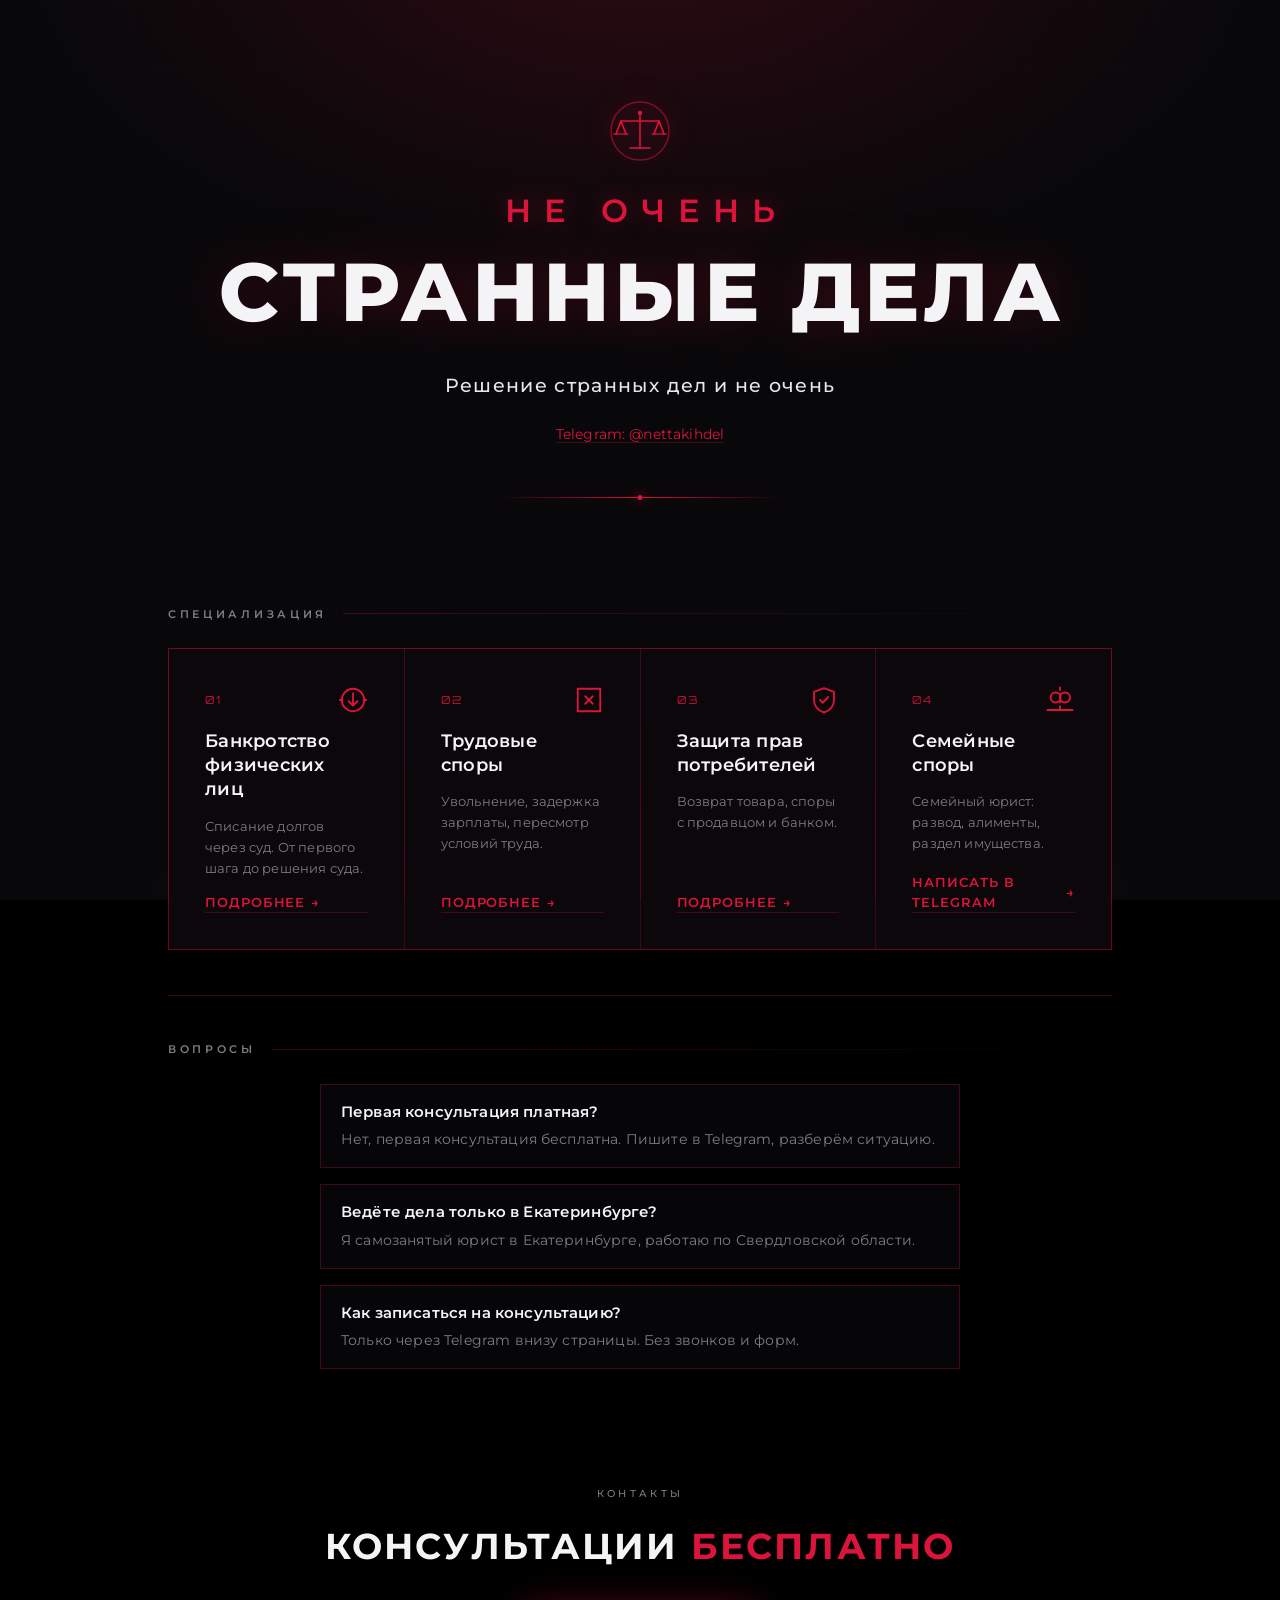
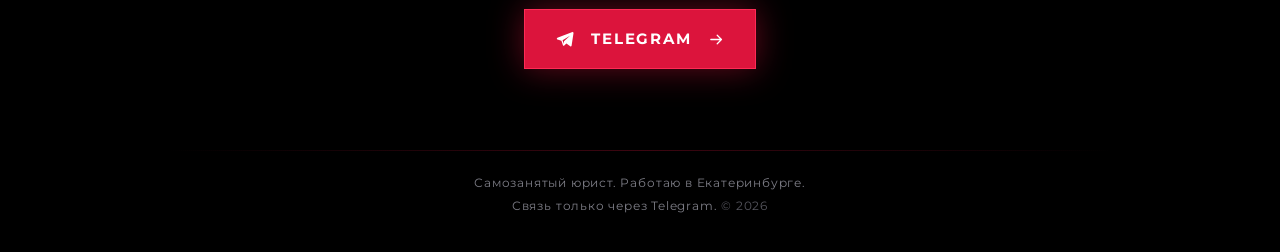
==== commit 295530dd: "Добавлены ссылки на страницы услуг с главной" ====
--- a/index.html
+++ b/index.html
@@ -128,6 +128,7 @@
             </div>
             <h3>Банкротство физических лиц</h3>
             <p>Списание долгов через суд. От первого шага до решения суда.</p>
+            <a class="service__link" href="/bankruptcy">Подробнее <span aria-hidden="true">→</span></a>
           </li>
 
           <li class="service">
@@ -140,6 +141,7 @@
             </div>
             <h3>Трудовые споры</h3>
             <p>Увольнение, задержка зарплаты, пересмотр условий труда.</p>
+            <a class="service__link" href="/labor">Подробнее <span aria-hidden="true">→</span></a>
           </li>
 
           <li class="service">
@@ -152,6 +154,7 @@
             </div>
             <h3>Защита прав потребителей</h3>
             <p>Возврат товара, споры с продавцом и банком.</p>
+            <a class="service__link" href="/consumer">Подробнее <span aria-hidden="true">→</span></a>
           </li>
 
           <li class="service">
@@ -166,6 +169,7 @@
             </div>
             <h3>Семейные споры</h3>
             <p>Семейный юрист: развод, алименты, раздел имущества.</p>
+            <a class="service__link" href="https://t.me/nettakihdel" target="_blank" rel="noopener noreferrer">Написать в Telegram <span aria-hidden="true">→</span></a>
           </li>
         </ul>
       </section>
--- a/styles.css
+++ b/styles.css
@@ -287,6 +287,102 @@
   color: var(--grey);
 }
 
+.service__link {
+  margin-top: auto;
+  display: inline-flex;
+  align-items: center;
+  gap: 6px;
+  color: var(--red);
+  text-decoration: none;
+  font-size: .82rem;
+  font-weight: 600;
+  letter-spacing: .07em;
+  text-transform: uppercase;
+  border-bottom: 1px solid var(--red-line);
+  transition: color .2s ease, border-color .2s ease;
+}
+.service__link:hover {
+  color: var(--red-light);
+  border-bottom-color: var(--red);
+}
+
+/* ------------------------- SERVICE PAGES --------------------- */
+.service-hero .hero__tagline { max-width: 42ch; }
+.service-hero .btn { margin-top: clamp(20px, 4vh, 30px); }
+
+.service-detail { padding: clamp(28px, 5vh, 56px) 0; }
+
+.service-list {
+  list-style: none;
+  margin: 0;
+  padding: 0;
+  display: grid;
+  gap: 16px;
+  border: 1px solid var(--red-line);
+}
+
+.service-item {
+  display: flex;
+  gap: 16px;
+  padding: 16px 20px;
+  background: rgba(8, 8, 10, .85);
+  border-bottom: 1px solid var(--red-line);
+}
+.service-item:last-child { border-bottom: none; }
+
+.item-icon {
+  flex: none;
+  width: 32px; height: 32px;
+  stroke: var(--red);
+  fill: none;
+  stroke-width: 1.5;
+  stroke-linecap: round;
+  stroke-linejoin: round;
+  opacity: .8;
+}
+
+.service-item h3 {
+  margin: 0 0 4px;
+  font-size: .95rem;
+  font-weight: 600;
+  color: var(--white);
+}
+
+.service-item p {
+  margin: 0;
+  font-size: .85rem;
+  line-height: 1.6;
+  color: var(--grey);
+}
+
+.cta-block {
+  border: 1px solid var(--red-line);
+  padding: clamp(24px, 4vh, 40px);
+  text-align: center;
+  background: rgba(8, 8, 10, .85);
+  margin-top: clamp(28px, 5vh, 56px);
+}
+
+.cta__eyebrow {
+  margin: 0 0 10px;
+  font-size: .68rem;
+  font-weight: 600;
+  letter-spacing: .34em;
+  text-transform: uppercase;
+  color: var(--grey);
+}
+
+.cta__title {
+  margin: 0 0 24px;
+  font-size: clamp(1.3rem, 4vw, 2rem);
+  font-weight: 700;
+  letter-spacing: .06em;
+  text-transform: uppercase;
+}
+.cta__title span { color: var(--red); }
+
+.cta-block .btn { margin: 0; }
+
 /* -------------------------- FAQ ------------------------------ */
 .faq {
   padding: clamp(28px, 5vh, 56px) 0;
